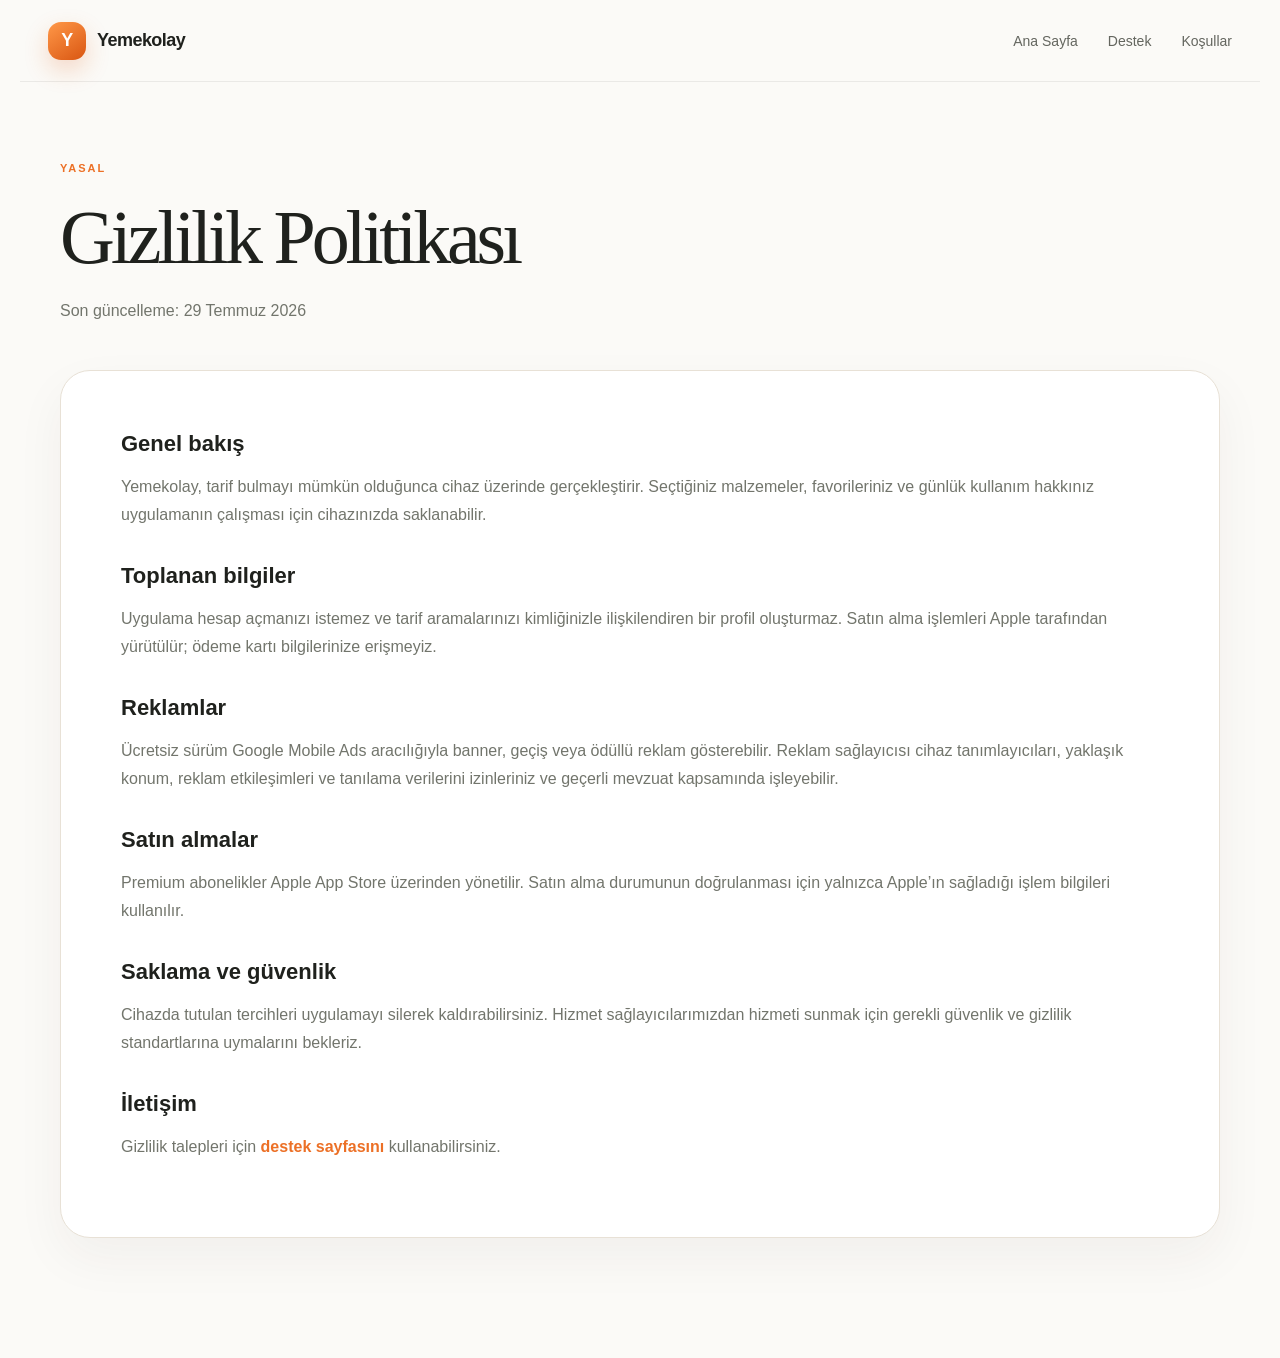
==== docs/privacy/index.html @ bd70c804 "Launch corporate GitHub Pages site and brand" ====
<!doctype html><html lang="tr"><head><meta charset="utf-8"><meta name="viewport" content="width=device-width,initial-scale=1"><title>Gizlilik Politikası — Yemekolay</title><link rel="stylesheet" href="../styles.css"></head><body><header class="topbar"><a class="brand" href="../"><span class="mark">Y</span>Yemekolay</a><nav><a href="../">Ana Sayfa</a><a href="../support/">Destek</a><a href="../terms/">Koşullar</a></nav></header><main class="legal shell"><span class="eyebrow">YASAL</span><h1>Gizlilik Politikası</h1><p class="updated">Son güncelleme: 29 Temmuz 2026</p><article><h2>Genel bakış</h2><p>Yemekolay, tarif bulmayı mümkün olduğunca cihaz üzerinde gerçekleştirir. Seçtiğiniz malzemeler, favorileriniz ve günlük kullanım hakkınız uygulamanın çalışması için cihazınızda saklanabilir.</p><h2>Toplanan bilgiler</h2><p>Uygulama hesap açmanızı istemez ve tarif aramalarınızı kimliğinizle ilişkilendiren bir profil oluşturmaz. Satın alma işlemleri Apple tarafından yürütülür; ödeme kartı bilgilerinize erişmeyiz.</p><h2>Reklamlar</h2><p>Ücretsiz sürüm Google Mobile Ads aracılığıyla banner, geçiş veya ödüllü reklam gösterebilir. Reklam sağlayıcısı cihaz tanımlayıcıları, yaklaşık konum, reklam etkileşimleri ve tanılama verilerini izinleriniz ve geçerli mevzuat kapsamında işleyebilir.</p><h2>Satın almalar</h2><p>Premium abonelikler Apple App Store üzerinden yönetilir. Satın alma durumunun doğrulanması için yalnızca Apple’ın sağladığı işlem bilgileri kullanılır.</p><h2>Saklama ve güvenlik</h2><p>Cihazda tutulan tercihleri uygulamayı silerek kaldırabilirsiniz. Hizmet sağlayıcılarımızdan hizmeti sunmak için gerekli güvenlik ve gizlilik standartlarına uymalarını bekleriz.</p><h2>İletişim</h2><p>Gizlilik talepleri için <a class="text-link" href="../support/">destek sayfasını</a> kullanabilirsiniz.</p></article></main></body></html>
---- docs/styles.css ----
:root{--ink:#1f211d;--muted:#72756c;--orange:#ec7026;--cream:#f6f2ea;--line:#e8e1d6;--green:#61735b}*{box-sizing:border-box}html{scroll-behavior:smooth}body{margin:0;background:#fbfaf7;color:var(--ink);font-family:-apple-system,BlinkMacSystemFont,"SF Pro Display","Segoe UI",sans-serif}a{color:inherit;text-decoration:none}.topbar{height:82px;max-width:1240px;margin:auto;padding:0 28px;display:flex;align-items:center;justify-content:space-between;border-bottom:1px solid rgba(45,42,35,.08)}.brand{display:flex;align-items:center;gap:11px;font-weight:760;font-size:18px;letter-spacing:-.03em}.mark,.mini-mark{display:grid;place-items:center;color:#fff;background:linear-gradient(145deg,#ff9848,#d95612);box-shadow:0 10px 24px rgba(224,91,18,.22)}.mark{width:38px;height:38px;border-radius:13px}.topbar nav{display:flex;gap:30px;color:#64665f;font-size:14px}.topbar nav a:hover,footer a:hover{color:var(--orange)}.nav-pill{padding:10px 15px;border:1px solid var(--line);border-radius:100px;font-size:12px;font-weight:650}.hero{min-height:690px;max-width:1240px;margin:auto;padding:75px 28px 90px;display:grid;grid-template-columns:1.02fr .98fr;align-items:center;gap:40px}.eyebrow{display:block;color:var(--orange);font-size:11px;font-weight:800;letter-spacing:.18em;margin-bottom:20px}.hero h1,.section h2,.flow h2,.closing h2,.legal h1{font-family:Georgia,"Times New Roman",serif;font-weight:500;letter-spacing:-.055em}.hero h1{font-size:clamp(58px,6.8vw,94px);line-height:.98;margin:0 0 26px}.hero h1 em{color:var(--orange);font-style:italic}.hero-copy>p{max-width:600px;font-size:19px;line-height:1.65;color:var(--muted)}.actions{display:flex;align-items:center;gap:18px;margin:34px 0}.app-button{display:flex;align-items:center;gap:11px;background:#20211e;color:white;padding:12px 19px;border-radius:15px;box-shadow:0 16px 30px rgba(20,20,17,.15)}.app-button b{font-size:26px}.app-button span{display:flex;flex-direction:column;font-weight:700;line-height:1.05}.app-button small{font-size:9px;text-transform:uppercase;letter-spacing:.08em;font-weight:500;opacity:.65;margin-bottom:4px}.quiet-button{font-size:14px;font-weight:650;padding:15px}.quiet-button span{color:var(--orange)}.trust-row{display:flex;align-items:center;gap:15px;color:var(--muted);font-size:12px}.trust-row b{color:var(--ink)}.trust-row i{height:18px;width:1px;background:var(--line)}.hero-visual{height:540px;position:relative;display:grid;place-items:center}.orb{position:absolute;border-radius:50%;filter:blur(2px)}.orb-one{width:390px;height:390px;background:linear-gradient(145deg,#ffc77d,#f47a2d);opacity:.28}.orb-two{width:250px;height:250px;background:#d7decf;right:0;bottom:0;opacity:.55}.phone{width:290px;height:570px;background:rgba(255,255,255,.78);backdrop-filter:blur(24px);border:1px solid rgba(255,255,255,.9);border-radius:48px;padding:18px 17px;box-shadow:0 40px 90px rgba(83,58,36,.18),inset 0 1px 1px #fff;position:relative;z-index:2;transform:rotate(2deg)}.phone-bar{height:27px;display:flex;justify-content:space-between;padding:0 7px;font-size:10px;font-weight:700}.phone-bar i{width:80px;height:20px;background:#1c1d1b;border-radius:20px}.phone-head{display:flex;align-items:center;gap:10px;margin:5px 3px 18px}.mini-mark{width:34px;height:34px;border-radius:12px}.phone-head div{display:flex;flex-direction:column}.phone-head small{font-size:9px;color:var(--muted)}.phone-head b{font-size:13px}.search{background:rgba(238,234,226,.75);color:#999a93;border-radius:14px;padding:11px 13px;font-size:11px}.fresh-card{height:155px;margin-top:12px;background:linear-gradient(135deg,#e46d29,#f29a50);color:white;border-radius:22px;padding:17px;display:flex;justify-content:space-between;overflow:hidden}.fresh-card>div:first-child{display:flex;flex-direction:column;z-index:1}.fresh-card small{font-size:8px;letter-spacing:.11em;opacity:.78}.fresh-card strong{font-family:Georgia,serif;font-size:25px;margin:8px 0}.fresh-card span{font-size:9px;opacity:.85}.dish{font-size:58px;align-self:center;filter:drop-shadow(0 8px 12px rgba(70,30,10,.25))}.section-label{display:flex;justify-content:space-between;margin:17px 3px 9px;font-size:11px}.section-label span{color:var(--orange)}.chips{display:flex;flex-wrap:wrap;gap:7px}.chips span{background:white;padding:8px 9px;border-radius:10px;font-size:9px;box-shadow:0 5px 12px rgba(30,28,23,.06)}.phone button{border:0;background:#22231f;color:#fff;border-radius:14px;width:calc(100% - 34px);padding:13px;position:absolute;bottom:20px;font-weight:700}.phone button span{float:right}.float-card{position:absolute;z-index:3;background:rgba(255,255,255,.78);border:1px solid #fff;backdrop-filter:blur(16px);border-radius:17px;padding:13px 16px;box-shadow:0 18px 35px rgba(55,40,28,.12);display:flex;align-items:center;gap:10px;font-size:11px}.float-card b{font-size:19px;color:var(--orange)}.float-card span{color:var(--muted)}.match{left:10px;top:120px}.saved{right:0;bottom:80px}.category-strip{border-top:1px solid var(--line);border-bottom:1px solid var(--line);padding:22px 20px;display:flex;justify-content:center;gap:28px;color:#7d7d75;font-size:12px;text-transform:uppercase;letter-spacing:.1em;overflow:hidden;white-space:nowrap}.category-strip i{width:4px;height:4px;background:var(--orange);border-radius:50%;align-self:center}.shell{width:min(1160px,calc(100% - 48px));margin:auto}.section{padding:120px 0}.section-heading{text-align:center;max-width:760px;margin:0 auto 55px}.section h2,.flow h2{font-size:clamp(44px,5vw,68px);line-height:1.02;margin:0 0 18px}.section-heading p,.feature p,.flow p,.closing p{color:var(--muted);line-height:1.65}.feature-grid{display:grid;grid-template-columns:1.15fr .85fr;gap:18px}.feature{min-height:290px;padding:34px;border-radius:28px;background:rgba(255,255,255,.72);border:1px solid #ede7dd;box-shadow:0 20px 55px rgba(51,43,31,.06)}.feature-large{grid-row:span 2;min-height:598px;background:linear-gradient(150deg,#fff,#f3ece1)}.feature-icon{display:grid;place-items:center;width:50px;height:50px;background:#fff0e6;color:var(--orange);border-radius:16px;font-size:22px}.feature h3{font-size:26px;letter-spacing:-.04em;margin:55px 0 12px}.feature-large h3{font-size:34px;margin-top:100px}.feature p{max-width:480px}.ingredient-cloud{margin-top:40px;display:flex;flex-wrap:wrap;gap:10px}.ingredient-cloud span{padding:12px 15px;border-radius:13px;background:rgba(255,255,255,.85);font-size:13px;box-shadow:0 8px 20px rgba(44,36,26,.06)}.ingredient-cloud span:last-child{opacity:.45}.flow{padding:100px 0 130px;display:grid;grid-template-columns:.8fr 1.2fr;gap:90px}.flow ol{margin:0;padding:0;list-style:none}.flow li{display:grid;grid-template-columns:70px 1fr;gap:18px;padding:25px 0;border-top:1px solid var(--line)}.flow li:last-child{border-bottom:1px solid var(--line)}.flow li>b{font-family:Georgia,serif;color:var(--orange);font-size:24px}.flow strong{font-size:21px}.flow p{margin:7px 0}.closing{margin-bottom:90px;padding:60px;border-radius:36px;background:linear-gradient(135deg,#d85d19,#f08b3f);color:white;display:flex;align-items:center;justify-content:space-between}.closing .eyebrow{color:#ffe0cc}.closing h2{font-size:52px;margin:0 0 10px}.closing p{color:rgba(255,255,255,.75)}.app-button.light{background:white;color:#222}.legal{padding:80px 0 120px}.legal h1{font-size:clamp(48px,7vw,76px);margin:12px 0}.legal .updated{color:var(--muted)}.legal article{margin-top:45px;background:white;border:1px solid var(--line);border-radius:30px;padding:clamp(26px,5vw,60px);box-shadow:0 20px 50px rgba(50,42,31,.05)}.legal h2{font-size:22px;margin:34px 0 8px}.legal h2:first-child{margin-top:0}.legal p,.legal li{color:var(--muted);line-height:1.75}.text-link{color:var(--orange);font-weight:700}footer{max-width:1160px;margin:auto;padding:45px 0 55px;border-top:1px solid var(--line);display:grid;grid-template-columns:1fr 1fr;gap:20px;color:var(--muted);font-size:13px}footer .brand{color:var(--ink)}footer>p{text-align:right}footer>div{display:flex;gap:22px}footer>small{text-align:right}@media(max-width:850px){.topbar nav{display:none}.hero{grid-template-columns:1fr;padding-top:60px;text-align:center}.hero-copy>p{margin-inline:auto}.actions,.trust-row{justify-content:center}.hero-visual{margin-top:20px}.feature-grid,.flow{grid-template-columns:1fr}.feature-large{min-height:480px}.flow{gap:35px}.closing{flex-direction:column;text-align:center;gap:25px}.category-strip{justify-content:flex-start}}@media(max-width:560px){.topbar{padding:0 18px}.nav-pill{display:none}.hero{padding-inline:20px}.hero h1{font-size:52px}.trust-row{flex-wrap:wrap}.trust-row i{display:none}.hero-visual{height:510px;transform:scale(.88)}.phone{transform:none}.float-card{display:none}.shell{width:calc(100% - 32px)}.section{padding:85px 0}.feature{padding:26px}.feature-large h3{margin-top:65px}.flow{padding:80px 0}.closing{padding:40px 22px}.closing h2{font-size:40px}footer{width:calc(100% - 32px);grid-template-columns:1fr}footer>p,footer>small{text-align:left}}
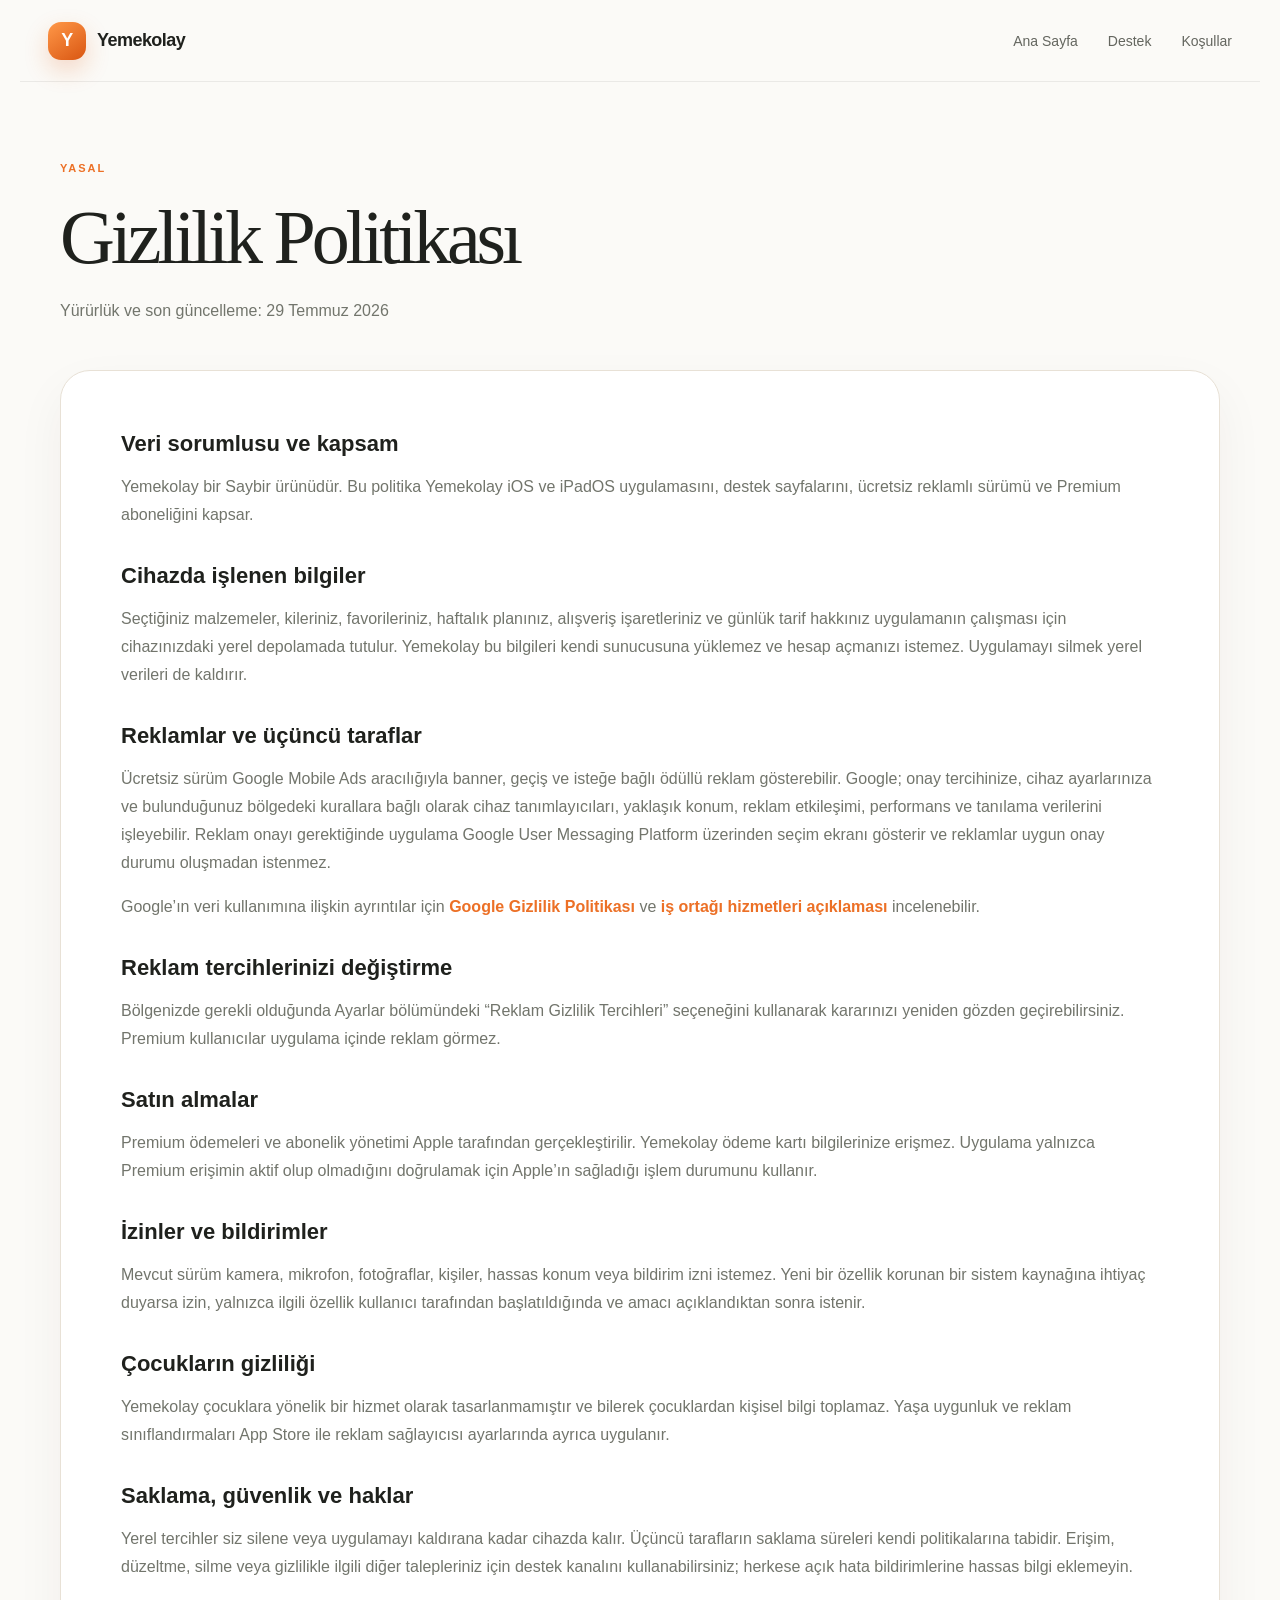
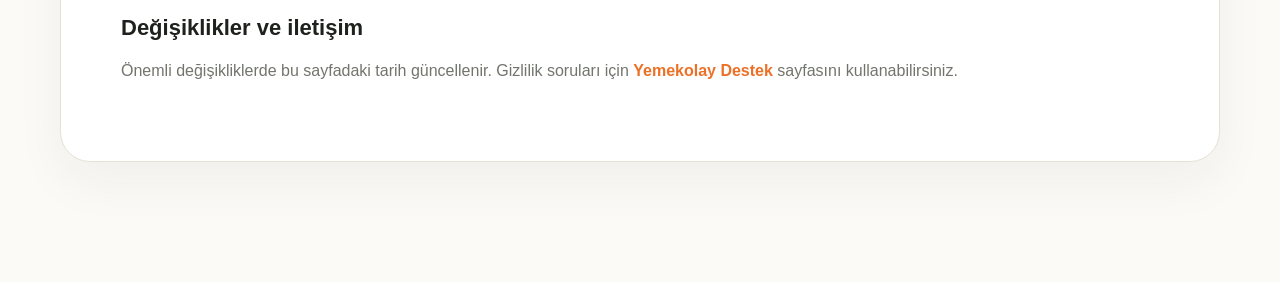
==== commit d8d76bc0: "Prepare privacy consent and legal compliance for release" ====
--- a/docs/privacy/index.html
+++ b/docs/privacy/index.html
@@ -1 +1,50 @@
-<!doctype html><html lang="tr"><head><meta charset="utf-8"><meta name="viewport" content="width=device-width,initial-scale=1"><title>Gizlilik Politikası — Yemekolay</title><link rel="stylesheet" href="../styles.css"></head><body><header class="topbar"><a class="brand" href="../"><span class="mark">Y</span>Yemekolay</a><nav><a href="../">Ana Sayfa</a><a href="../support/">Destek</a><a href="../terms/">Koşullar</a></nav></header><main class="legal shell"><span class="eyebrow">YASAL</span><h1>Gizlilik Politikası</h1><p class="updated">Son güncelleme: 29 Temmuz 2026</p><article><h2>Genel bakış</h2><p>Yemekolay, tarif bulmayı mümkün olduğunca cihaz üzerinde gerçekleştirir. Seçtiğiniz malzemeler, favorileriniz ve günlük kullanım hakkınız uygulamanın çalışması için cihazınızda saklanabilir.</p><h2>Toplanan bilgiler</h2><p>Uygulama hesap açmanızı istemez ve tarif aramalarınızı kimliğinizle ilişkilendiren bir profil oluşturmaz. Satın alma işlemleri Apple tarafından yürütülür; ödeme kartı bilgilerinize erişmeyiz.</p><h2>Reklamlar</h2><p>Ücretsiz sürüm Google Mobile Ads aracılığıyla banner, geçiş veya ödüllü reklam gösterebilir. Reklam sağlayıcısı cihaz tanımlayıcıları, yaklaşık konum, reklam etkileşimleri ve tanılama verilerini izinleriniz ve geçerli mevzuat kapsamında işleyebilir.</p><h2>Satın almalar</h2><p>Premium abonelikler Apple App Store üzerinden yönetilir. Satın alma durumunun doğrulanması için yalnızca Apple’ın sağladığı işlem bilgileri kullanılır.</p><h2>Saklama ve güvenlik</h2><p>Cihazda tutulan tercihleri uygulamayı silerek kaldırabilirsiniz. Hizmet sağlayıcılarımızdan hizmeti sunmak için gerekli güvenlik ve gizlilik standartlarına uymalarını bekleriz.</p><h2>İletişim</h2><p>Gizlilik talepleri için <a class="text-link" href="../support/">destek sayfasını</a> kullanabilirsiniz.</p></article></main></body></html>
+<!doctype html>
+<html lang="tr">
+<head>
+  <meta charset="utf-8">
+  <meta name="viewport" content="width=device-width,initial-scale=1">
+  <title>Gizlilik Politikası — Yemekolay</title>
+  <meta name="description" content="Yemekolay uygulamasının gizlilik politikası ve veri kullanım açıklamaları.">
+  <link rel="stylesheet" href="../styles.css">
+</head>
+<body>
+  <header class="topbar">
+    <a class="brand" href="../"><span class="mark">Y</span>Yemekolay</a>
+    <nav><a href="../">Ana Sayfa</a><a href="../support/">Destek</a><a href="../terms/">Koşullar</a></nav>
+  </header>
+  <main class="legal shell">
+    <span class="eyebrow">YASAL</span>
+    <h1>Gizlilik Politikası</h1>
+    <p class="updated">Yürürlük ve son güncelleme: 29 Temmuz 2026</p>
+    <article>
+      <h2>Veri sorumlusu ve kapsam</h2>
+      <p>Yemekolay bir Saybir ürünüdür. Bu politika Yemekolay iOS ve iPadOS uygulamasını, destek sayfalarını, ücretsiz reklamlı sürümü ve Premium aboneliğini kapsar.</p>
+
+      <h2>Cihazda işlenen bilgiler</h2>
+      <p>Seçtiğiniz malzemeler, kileriniz, favorileriniz, haftalık planınız, alışveriş işaretleriniz ve günlük tarif hakkınız uygulamanın çalışması için cihazınızdaki yerel depolamada tutulur. Yemekolay bu bilgileri kendi sunucusuna yüklemez ve hesap açmanızı istemez. Uygulamayı silmek yerel verileri de kaldırır.</p>
+
+      <h2>Reklamlar ve üçüncü taraflar</h2>
+      <p>Ücretsiz sürüm Google Mobile Ads aracılığıyla banner, geçiş ve isteğe bağlı ödüllü reklam gösterebilir. Google; onay tercihinize, cihaz ayarlarınıza ve bulunduğunuz bölgedeki kurallara bağlı olarak cihaz tanımlayıcıları, yaklaşık konum, reklam etkileşimi, performans ve tanılama verilerini işleyebilir. Reklam onayı gerektiğinde uygulama Google User Messaging Platform üzerinden seçim ekranı gösterir ve reklamlar uygun onay durumu oluşmadan istenmez.</p>
+      <p>Google’ın veri kullanımına ilişkin ayrıntılar için <a class="text-link" href="https://policies.google.com/privacy">Google Gizlilik Politikası</a> ve <a class="text-link" href="https://policies.google.com/technologies/partner-sites">iş ortağı hizmetleri açıklaması</a> incelenebilir.</p>
+
+      <h2>Reklam tercihlerinizi değiştirme</h2>
+      <p>Bölgenizde gerekli olduğunda Ayarlar bölümündeki “Reklam Gizlilik Tercihleri” seçeneğini kullanarak kararınızı yeniden gözden geçirebilirsiniz. Premium kullanıcılar uygulama içinde reklam görmez.</p>
+
+      <h2>Satın almalar</h2>
+      <p>Premium ödemeleri ve abonelik yönetimi Apple tarafından gerçekleştirilir. Yemekolay ödeme kartı bilgilerinize erişmez. Uygulama yalnızca Premium erişimin aktif olup olmadığını doğrulamak için Apple’ın sağladığı işlem durumunu kullanır.</p>
+
+      <h2>İzinler ve bildirimler</h2>
+      <p>Mevcut sürüm kamera, mikrofon, fotoğraflar, kişiler, hassas konum veya bildirim izni istemez. Yeni bir özellik korunan bir sistem kaynağına ihtiyaç duyarsa izin, yalnızca ilgili özellik kullanıcı tarafından başlatıldığında ve amacı açıklandıktan sonra istenir.</p>
+
+      <h2>Çocukların gizliliği</h2>
+      <p>Yemekolay çocuklara yönelik bir hizmet olarak tasarlanmamıştır ve bilerek çocuklardan kişisel bilgi toplamaz. Yaşa uygunluk ve reklam sınıflandırmaları App Store ile reklam sağlayıcısı ayarlarında ayrıca uygulanır.</p>
+
+      <h2>Saklama, güvenlik ve haklar</h2>
+      <p>Yerel tercihler siz silene veya uygulamayı kaldırana kadar cihazda kalır. Üçüncü tarafların saklama süreleri kendi politikalarına tabidir. Erişim, düzeltme, silme veya gizlilikle ilgili diğer talepleriniz için destek kanalını kullanabilirsiniz; herkese açık hata bildirimlerine hassas bilgi eklemeyin.</p>
+
+      <h2>Değişiklikler ve iletişim</h2>
+      <p>Önemli değişikliklerde bu sayfadaki tarih güncellenir. Gizlilik soruları için <a class="text-link" href="../support/">Yemekolay Destek</a> sayfasını kullanabilirsiniz.</p>
+    </article>
+  </main>
+</body>
+</html>
